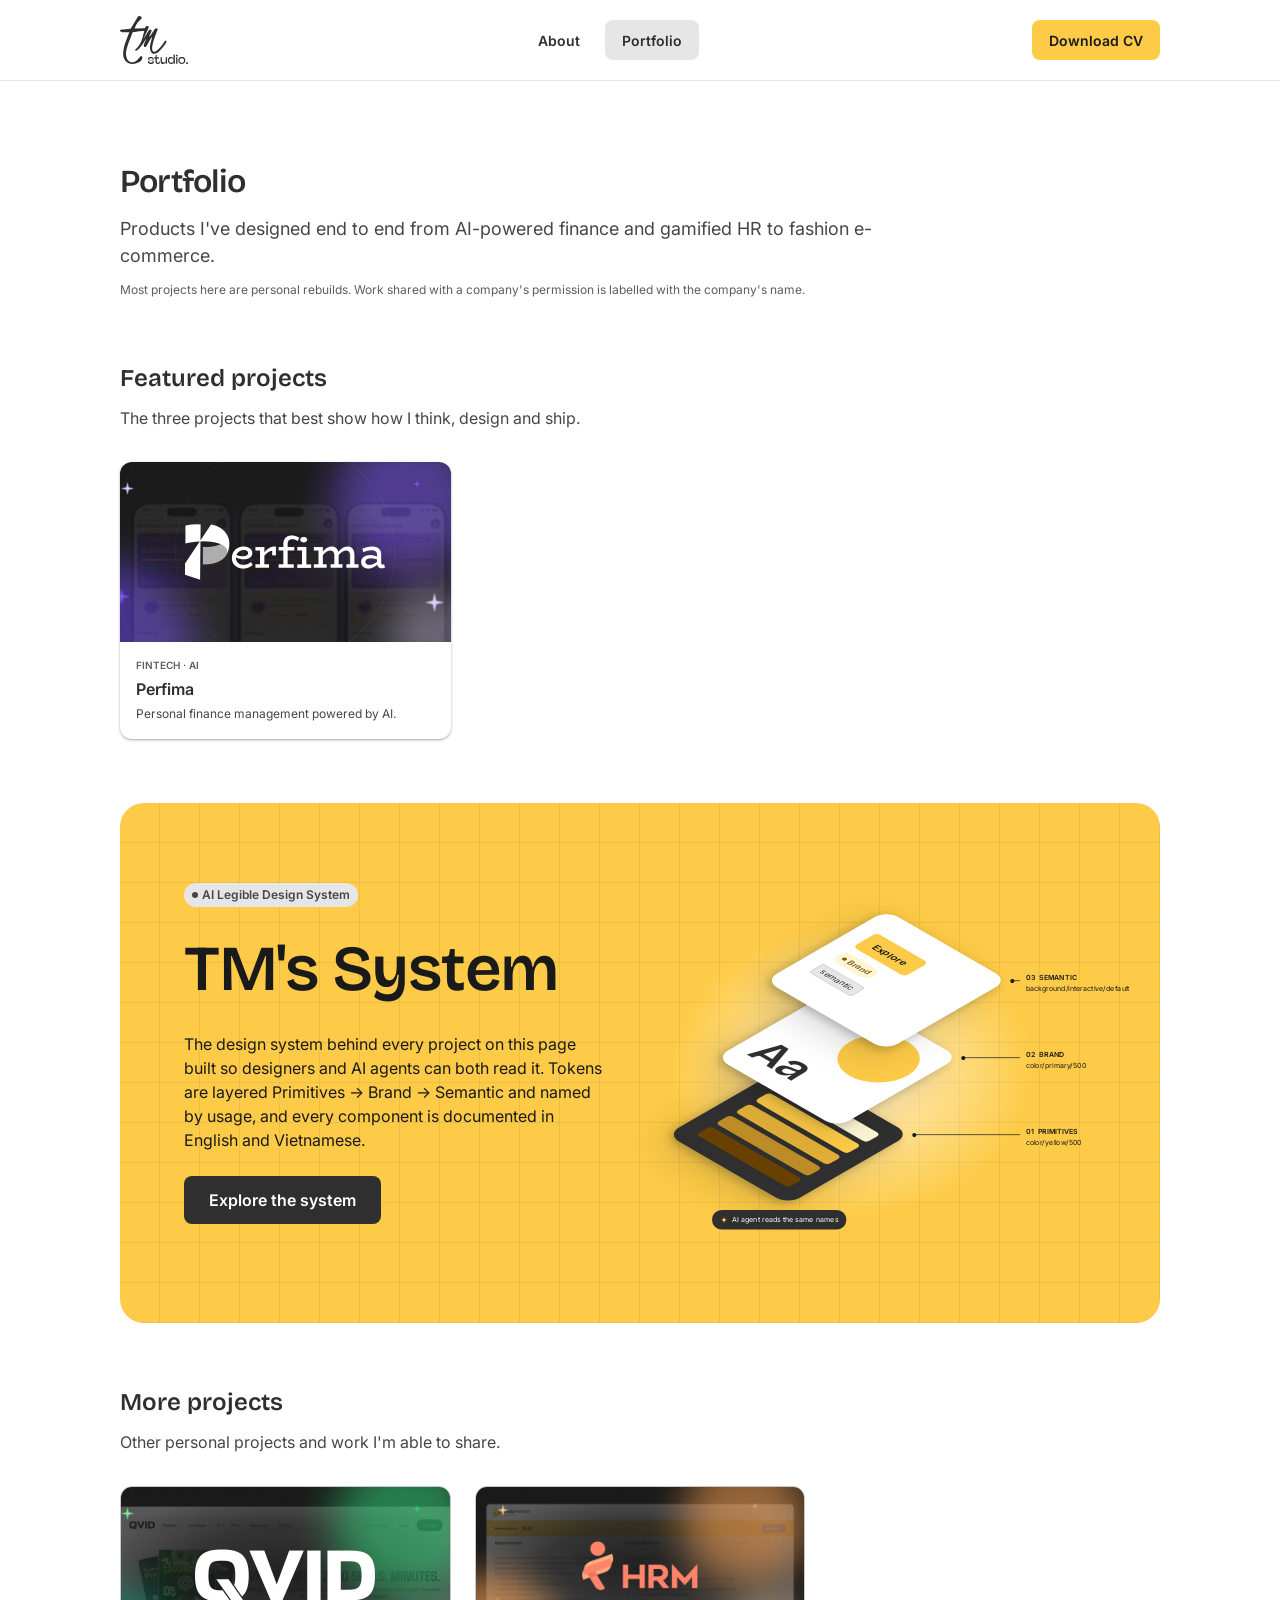
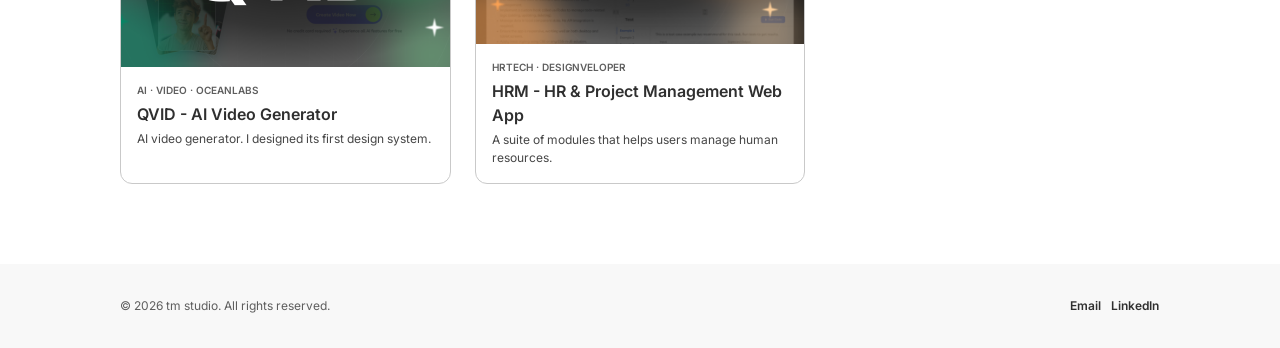
==== portfolio/index.html @ 3e1b4ca7 "Update index.html" ====
<!DOCTYPE html>
<html lang="en">
<head>
  <meta charset="UTF-8">
  <meta name="viewport" content="width=device-width, initial-scale=1">
  <title>Portfolio | Tommiez Nguyen</title>
  <meta name="description" content="Products I've designed end to end, from AI-powered finance and gamified HR to fashion e-commerce.">
  <link rel="icon" href="/assets/img/favicon.svg?v=2" type="image/svg+xml">
  <link rel="apple-touch-icon" href="/assets/img/apple-touch-icon.png?v=1">
  <meta name="apple-mobile-web-app-title" content="Tommiez's Portfolio">
  <link rel="preconnect" href="https://fonts.googleapis.com">
  <link rel="preconnect" href="https://fonts.gstatic.com" crossorigin>
  <link href="https://fonts.googleapis.com/css2?family=Bricolage+Grotesque:opsz,wght@12..96,600&family=Inter:wght@400;600&display=swap" rel="stylesheet">
  <link rel="stylesheet" href="/assets/css/tokens.css">
  <link rel="stylesheet" href="/assets/css/styles.css?v=2">
</head>
<body data-page="portfolio">
  <div id="site-header"></div>

  <main class="portfolio-content">
    <div class="container">

      <!-- Intro -->
      <div class="portfolio-intro">
        <h1 class="heading-1">Portfolio</h1>
        <p class="body-xl text-supporting">Products I've designed end to end from AI-powered finance and gamified HR to fashion e-commerce.</p>
        <p class="body-sm text-hint">Most projects here are personal rebuilds. Work shared with a company's permission is labelled with the company's name.</p>
      </div>

      <!-- Featured projects -->
      <section class="portfolio-group" aria-labelledby="featured-title">
        <div class="section-header">
          <h2 class="heading-2" id="featured-title">Featured projects</h2>
          <p class="body-lg">The three projects that best show how I think, design and ship.</p>
        </div>
        <!-- Perfima project -->
        <div class="project-grid">
          <article class="card card--elevated">
            <div class="card__media"><img src="/assets/img/projects/perfima/perfima-cover.png" alt="Perfima app cover" loading="lazy"></div>
            <div class="card__body">
              <p class="card__eyebrow">Fintech · AI</p>
              <h3 class="card__title"><a class="card__link" href="/portfolio/perfima">Perfima</a></h3>
              <p class="card__desc">Personal finance management powered by AI.</p>
            </div>
          </article>
          <!-- Talos, Axis: thêm card cùng cấu trúc khi sẵn sàng -->
        </div>
      </section>

      <!-- TM's System banner -->
      <section class="tms-banner" aria-labelledby="tms-title">
        <div class="tms-banner__copy">
          <span class="badge"><span class="badge__dot"></span>AI Legible Design System</span>
          <h2 class="display-md" id="tms-title">TM's System</h2>
          <p class="body-lg">The design system behind every project on this page built so designers and AI agents can both read it. Tokens are layered Primitives → Brand → Semantic and named by usage, and every component is documented in English and Vietnamese.</p>
          <a class="btn btn--inverse btn--lg" href="/portfolio/tms-system">Explore the system</a>
        </div>

        <div class="tms-art" aria-hidden="true">
          <div class="tms-art__glow"></div>

          <div class="tms-plane-wrap tms-plane-wrap--1">
            <div class="tms-plane tms-plane--primitives">
              <span class="tms-swatch"></span><span class="tms-swatch"></span><span class="tms-swatch"></span><span class="tms-swatch"></span><span class="tms-swatch"></span>
            </div>
          </div>
          <div class="tms-plane-wrap tms-plane-wrap--2">
            <div class="tms-plane">
              <span class="tms-plane__circle"></span>
              <span class="display-md tms-plane__aa">Aa</span>
            </div>
          </div>
          <div class="tms-plane-wrap tms-plane-wrap--3">
            <div class="tms-plane">
              <div class="tms-plane__components">
                <span class="btn btn--primary">Explore</span>
                <span class="badge badge--brand"><span class="badge__dot"></span>Brand</span>
                <span class="tag">semantic</span>
              </div>
            </div>
          </div>

          <div class="tms-label tms-label--3"><strong>03  SEMANTIC</strong><span>background/interactive/default</span></div>
          <div class="tms-label tms-label--2"><strong>02  BRAND</strong><span>color/primary/500</span></div>
          <div class="tms-label tms-label--1"><strong>01  PRIMITIVES</strong><span>color/yellow/500</span></div>

          <div class="tms-chip"><span>✦</span>AI agent reads the same names</div>
        </div>
      </section>

      <!-- More projects -->
      <section class="portfolio-group" aria-labelledby="more-title">
        <div class="section-header">
          <h2 class="heading-2" id="more-title">More projects</h2>
          <p class="body-lg">Other personal projects and work I'm able to share.</p>
        </div>
        <div class="project-grid">
          <!-- QVID projects -->
          <article class="card card--outline">
            <div class="card__media"><img src="/assets/img/projects/qvid/qvid-cover.png" alt="QVID cover" loading="lazy"></div>
            <div class="card__body">
              <p class="card__eyebrow">AI · Video · OceanLabs</p>
              <h3 class="card__title"><a class="card__link" href="/portfolio/qvid">QVID - AI Video Generator</a></h3>
              <p class="card__desc">AI video generator. I designed its first design system.</p>
            </div>
          </article>
          <!-- HRM projects -->
          <article class="card card--outline">
            <div class="card__media"><img src="/assets/img/projects/hrm/hrm-cover.png" alt="HRM app cover" loading="lazy"></div>
            <div class="card__body">
              <p class="card__eyebrow">HRTech · Designveloper</p>
              <h3 class="card__title"><a class="card__link" href="https://www.behance.net/gallery/153678965/HRM-HR-Project-Management-Web-App" target="_blank" rel="noopener">HRM - HR & Project Management Web App</a></h3>
              <p class="card__desc">A suite of modules that helps users manage human resources.</p>
            </div>
          </article>
        </div>
      </section>

      <!-- Graphic and social: tự hiện khi assets/img/graphics/ có ảnh (main.js → initGallery) -->
      <section class="portfolio-group" id="graphics" aria-labelledby="graphic-title" hidden>
        <div class="section-header">
          <h2 class="heading-2" id="graphic-title">Graphic and social</h2>
          <p class="body-lg">Social posts, key visuals and campaign graphics I've made. Work shared with a brand's permission is labelled with the brand's name.</p>
        </div>

        <div class="gallery" data-gallery data-limit="8">
          <div class="tag-list" role="group" aria-label="Filter graphics" data-filters></div>
          <div class="masonry" data-masonry></div>
          <div class="gallery__actions">
            <button class="btn btn--outline-neutral" type="button" data-show-all hidden>View all graphics</button>
          </div>
        </div>
      </section>

    </div>
  </main>

  <!-- Lightbox -->
  <dialog class="lightbox" id="lightbox" aria-label="Graphic preview">
    <div class="lightbox__stage"><img src="" alt=""></div>
    <div class="lightbox__bar">
      <span class="body-sm" data-caption></span>
      <span class="body-sm" data-counter></span>
      <div class="btn-row">
        <button class="btn btn--ghost" type="button" data-nav="prev" aria-label="Previous slide">‹</button>
        <button class="btn btn--ghost" type="button" data-nav="next" aria-label="Next slide">›</button>
        <button class="btn btn--ghost" type="button" data-close aria-label="Close">✕</button>
      </div>
    </div>
  </dialog>

  <div id="site-footer"></div>
  <script src="/assets/js/main.js?v=2"></script>
</body>
</html>
---- assets/css/tokens.css ----
/* =========================================================
   TM's System — design tokens (Light)
   Lấy từ biến Figma của file "TM · Resume - Portfolio".
   Đổi giá trị ở đây là cả site đổi theo.
   ========================================================= */
:root {
  /* Font */
  --font-family-heading: "Bricolage Grotesque", "Inter", system-ui, sans-serif;
  --font-family-body: "Inter", system-ui, -apple-system, "Segoe UI", sans-serif;
  --font-weight-body: 400;
  --font-weight-emphasis: 600;

  /* Font size */
  --font-size-display-md: 64px;
  --font-size-heading-1: 32px;
  --font-size-heading-2: 24px;
  --font-size-heading-3: 20px;
  --font-size-heading-4: 18px;
  --font-size-body-xl: 18px;
  --font-size-body-lg: 16px;
  --font-size-body-md: 14px;
  --font-size-body-sm: 12px;
  --font-size-body-xs: 10px;
  --letter-spacing-display-md: -1.5px;
  --letter-spacing-heading-1: -1px;

  /* Background */
  --background-canvas: #ffffff;
  --background-surface: #ffffff;
  --background-raised: #ffffff;
  --background-section: #f8f8f8;
  --background-neutral: #e6e6e6;
  --background-inverse: #2f2f2f;
  --background-overlay: rgba(26, 26, 26, 0.48);
  --background-success: #ddffe1;
  --background-brand-subtle: #fef6d3;
  --background-interactive-default: #fdcb47;
  --background-interactive-hover: #e2b038;
  --background-interactive-active: #be8c27;

  /* Text */
  --text-default: #2f2f2f;
  --text-supporting: #464646;
  --text-hint: #5e5e5e;
  --text-inverse: #ffffff;
  --text-on-interactive: #1a1a1a;
  --text-interactive: #805610;
  --text-brand: #805610;
  --text-success: #026b5b;
  --text-link-hover: #684000;

  /* Icon */
  --icon-success: #026b5b;
  --icon-brand: #805610;
  --icon-supporting: #464646;

  /* Border */
  --border-divider: #e6e6e6;
  --border-container: #c9c9c9;
  --border-input: #929292;
  --border-interactive: #9a6d19;
  --border-width-default: 1px;

  /* Radius */
  --radius-indicator: 4px;
  --radius-control: 8px;
  --radius-card: 12px;
  --radius-banner: 24px;
  --radius-pill: 9999px;

  /* Spacing */
  --spacing-icon-gap: 4px;
  --spacing-control-gap: 8px;
  --spacing-paragraph: 12px;
  --spacing-card-padding: 16px;
  --spacing-button-padding-x-md: 16px;
  --spacing-button-padding-x-lg: 24px;
  --spacing-group-gap: 32px;
  --spacing-section-gap: 64px;

  /* Layout */
  --page-max: 1200px;
  --page-margin: 120px;

  /* Shadow */
  --shadow-color-key: rgba(26, 26, 26, 0.24);
  --shadow-color-ambient: rgba(26, 26, 26, 0.16);
  --shadow-card: 0 1px 3px 0 var(--shadow-color-key), 0 1px 2px 0 var(--shadow-color-ambient);
  --shadow-plane: 0 6px 12px 0 var(--shadow-color-key), 0 24px 48px 0 var(--shadow-color-ambient);
}

@media (max-width: 1024px) {
  :root { --page-margin: 40px; }
}

@media (max-width: 640px) {
  :root {
    --page-margin: 20px;
    --font-size-display-md: 44px;
    --font-size-heading-1: 28px;
    --font-size-heading-2: 22px;
    --spacing-section-gap: 48px;
  }
}
---- assets/css/styles.css ----
/* =========================================================
   TM Resume + Portfolio — styles
   1. Base   2. Typography   3. Components   4. Layout
   5. Header / Footer   6. About   7. Portfolio
   ========================================================= */

/* ---------- 1. Base ---------- */
*, *::before, *::after { box-sizing: border-box; }
html { -webkit-text-size-adjust: 100%; scroll-behavior: smooth; }
body {
  margin: 0;
  background: var(--background-canvas);
  color: var(--text-default);
  font-family: var(--font-family-body);
  font-size: var(--font-size-body-md);
  line-height: 1.5;
  -webkit-font-smoothing: antialiased;
}
img { display: block; max-width: 100%; }
a { color: inherit; text-decoration: none; }
p, h1, h2, h3, h4, ul { margin: 0; }
ul { padding: 0; list-style: none; }
button { font: inherit; color: inherit; cursor: pointer; }
:focus-visible { outline: 2px solid var(--border-interactive); outline-offset: 2px; }
[hidden] { display: none !important;}
.sr-only {
  position: absolute; width: 1px; height: 1px; padding: 0; margin: -1px;
  overflow: hidden; clip: rect(0 0 0 0); white-space: nowrap; border: 0;
}

/* ---------- 2. Typography ---------- */
.display-md, .heading-1, .heading-2, .heading-3, .heading-4 {
  font-family: var(--font-family-heading);
  font-weight: 600;
  font-variation-settings: "opsz" 14, "wdth" 100;
  color: var(--text-default);
}
.display-md { font-size: var(--font-size-display-md); line-height: 1.2; letter-spacing: var(--letter-spacing-display-md); }
.heading-1  { font-size: var(--font-size-heading-1); line-height: 1.3; letter-spacing: var(--letter-spacing-heading-1); }
.heading-2  { font-size: var(--font-size-heading-2); line-height: 1.3; }
.heading-3  { font-size: var(--font-size-heading-3); line-height: 1.3; }
.heading-4  { font-size: var(--font-size-heading-4); line-height: 1.3; }

.body-xl { font-size: var(--font-size-body-xl); }
.body-lg { font-size: var(--font-size-body-lg); }
.body-md { font-size: var(--font-size-body-md); }
.body-sm { font-size: var(--font-size-body-sm); }
.body-xs { font-size: var(--font-size-body-xs); }
.emphasis { font-weight: var(--font-weight-emphasis); }

.text-supporting { color: var(--text-supporting); }
.text-hint { color: var(--text-hint); }

/* ---------- 3. Components ---------- */

/* Button — variant: primary | outline | outline-neutral | secondary | ghost | link | inverse ; size: md (40) | lg (48) */
.btn {
  display: inline-flex; align-items: center; justify-content: center;
  gap: var(--spacing-control-gap);
  height: 40px; padding: 0 var(--spacing-button-padding-x-md);
  border: var(--border-width-default) solid transparent;
  border-radius: var(--radius-control);
  background: transparent;
  font-family: var(--font-family-body);
  font-size: var(--font-size-body-md);
  font-weight: var(--font-weight-emphasis);
  line-height: 1.5; white-space: nowrap;
  transition: background-color .15s, border-color .15s, color .15s;
}
.btn--lg { height: 48px; padding: 0 var(--spacing-button-padding-x-lg); font-size: var(--font-size-body-lg); }

.btn--primary { background: var(--background-interactive-default); color: var(--text-on-interactive); }
.btn--primary:hover { background: var(--background-interactive-hover); }
.btn--primary:active { background: var(--background-interactive-active); }

.btn--outline { border-color: var(--border-interactive); color: var(--text-interactive); }
.btn--outline:hover { background: var(--background-brand-subtle); }

.btn--outline-neutral { border-color: var(--border-input); color: var(--text-default); }
.btn--outline-neutral:hover { background: var(--background-section); }

.btn--ghost { color: var(--text-default); }
.btn--ghost:hover { background: var(--background-section); }
.btn--secondary { background: var(--background-neutral); color: var(--text-default); }

.btn--inverse { background: var(--background-inverse); color: var(--text-inverse); }
.btn--inverse:hover { background: #1a1a1a; }

.btn--link {
  height: auto; padding: 0; gap: var(--spacing-icon-gap);
  font-size: var(--font-size-body-sm); color: var(--text-default);
}
.btn--link:hover { text-decoration: underline; }

/* Badge — non-interactive marker */
.badge {
  display: inline-flex; align-items: center; justify-content: center;
  gap: var(--spacing-icon-gap);
  height: 24px; padding: 0 var(--spacing-control-gap);
  border-radius: var(--radius-pill);
  font-size: var(--font-size-body-sm); font-weight: var(--font-weight-emphasis);
  line-height: 1.5; white-space: nowrap;
  background: var(--background-neutral); color: var(--text-supporting);
}
.badge--sm { height: 20px; font-size: var(--font-size-body-xs); }
.badge__dot { width: 6px; height: 6px; border-radius: var(--radius-pill); background: currentColor; }
.badge--success { background: var(--background-success); color: var(--text-success); }
.badge--brand { background: var(--background-brand-subtle); color: var(--text-brand); }

/* Tag */
.tag {
  display: inline-flex; align-items: center;
  height: 24px; padding: 0 var(--spacing-control-gap);
  border: var(--border-width-default) solid var(--border-container);
  border-radius: var(--radius-indicator);
  background: var(--background-neutral); color: var(--text-default);
  font-size: var(--font-size-body-sm); line-height: 1.5; white-space: nowrap;
}
button.tag:hover { background: #dcdcdc; }
.tag[aria-pressed="true"] {
  background: var(--background-inverse); border-color: var(--background-inverse); color: var(--text-inverse);
}
.tag-list { display: flex; flex-wrap: wrap; gap: var(--spacing-control-gap); }

/* Card — vertical, outline | elevated */
.card {
  position: relative; display: flex; flex-direction: column;
  width: 100%; overflow: hidden;
  border-radius: var(--radius-card);
  background: var(--background-surface);
  transition: box-shadow .2s, transform .2s;
}
.card--outline { border: var(--border-width-default) solid var(--border-container); }
.card--elevated { background: var(--background-raised); box-shadow: var(--shadow-card); }
.card:hover { box-shadow: 0 8px 24px var(--shadow-color-ambient); transform: translateY(-2px); }
.card__media { height: 180px; background: var(--background-section); overflow: hidden; }
.card__media img { width: 100%; height: 100%; object-fit: cover; }
.card__body { display: flex; flex-direction: column; gap: var(--spacing-icon-gap); padding: var(--spacing-card-padding); }
.card__eyebrow { font-size: var(--font-size-body-xs); font-weight: var(--font-weight-emphasis); color: var(--text-hint); text-transform: uppercase; }
.card__title { font-size: var(--font-size-body-lg); font-weight: var(--font-weight-emphasis); }
.card__desc { font-size: var(--font-size-body-sm); color: var(--text-supporting); }
/* Cả card bấm được: kéo vùng bấm của link tiêu đề ra toàn card */
.card__link::after { content: ""; position: absolute; inset: 0; }

/* Section header */
.section-header { display: flex; flex-direction: column; gap: var(--spacing-paragraph); max-width: 760px; }
.section-header .body-lg { color: var(--text-supporting); }

/* Resume timeline item — split (desktop) / stacked (mobile) */
.timeline-item {
  display: flex; gap: 48px; padding: 24px 0;
  border-top: 1px solid var(--border-divider);
}
.timeline-item__meta { flex: 0 0 280px; display: flex; flex-direction: column; gap: var(--spacing-icon-gap); }
.timeline-item__period { font-size: var(--font-size-body-sm); color: var(--text-hint); }
.timeline-item__org { font-size: var(--font-size-body-md); font-weight: var(--font-weight-emphasis); }
.timeline-item__body { flex: 1; min-width: 0; display: flex; flex-direction: column; gap: var(--spacing-paragraph); }
.timeline-item__desc, .timeline-item__desc ul { display: flex; flex-direction: column; gap: var(--spacing-paragraph); color: var(--text-supporting); }
.timeline-item__desc li { padding-left: 1em; text-indent: -1em; }
.timeline-item__desc li::before { content: "• "; }

/* ---------- 4. Layout ---------- */
.container {
  width: 100%; max-width: calc(var(--page-max) + var(--page-margin) * 2);
  margin: 0 auto; padding: 0 var(--page-margin);
}
.section { padding: 80px 0; }
.section--alt { background: var(--background-section); }
.section > .container { display: flex; flex-direction: column; gap: var(--spacing-group-gap); }

/* ---------- 5. Header / Footer ---------- */
.site-header {
  position: sticky; top: 0; z-index: 50;
  background: var(--background-canvas);
  border-bottom: 1px solid var(--border-divider);
}
.site-header__inner {
  display: flex; align-items: center; justify-content: space-between;
  padding-top: 16px; padding-bottom: 16px;
}
.site-logo img { height: 48px; width: auto; }
.site-nav { display: flex; gap: var(--spacing-control-gap); }
.site-nav .btn[aria-current="page"] { background: var(--background-neutral); }
.menu-toggle { display: none; width: 40px; padding: 0; }

.site-footer { background: var(--background-section); }
.site-footer__inner {
  display: flex; align-items: center; justify-content: space-between; gap: 16px;
  padding-top: 32px; padding-bottom: 32px;
}
.site-footer__links { display: flex; gap: var(--spacing-control-gap); }

@media (max-width: 640px) {
  .site-header__inner { padding-top: 8px; padding-bottom: 8px; }
  .site-logo img { height: 48px; }
  .site-header .header-cta { display: none; }
  .menu-toggle { display: inline-flex; }
  .site-nav {
    position: absolute; left: 0; right: 0; top: 100%;
    flex-direction: column; gap: var(--spacing-icon-gap);
    padding: 12px var(--page-margin) 20px;
    background: var(--background-canvas);
    border-bottom: 1px solid var(--border-divider);
    box-shadow: 0 12px 24px var(--shadow-color-ambient);
    display: none;
  }
  .site-nav.is-open { display: flex; }
  .site-nav .btn { justify-content: flex-start; }
  .site-nav .nav-cta { display: inline-flex; justify-content: center; margin-top: 8px; }
  .site-footer__inner { flex-direction: column; align-items: flex-start; }
}
@media (min-width: 641px) { .site-nav .nav-cta { display: none; } }

/* ---------- 6. About ---------- */
.hero { padding: 96px 0; }
.hero__inner { display: flex; align-items: center; gap: var(--spacing-section-gap); }
.hero__intro { flex: 1; min-width: 0; display: flex; flex-direction: column; align-items: flex-start; gap: 24px; }
.hero__name { display: flex; flex-direction: column; gap: var(--spacing-paragraph); }
.hero__role { color: var(--text-supporting); }
.hero__summary { color: var(--text-supporting); }
.hero__portrait {
  flex: 0 0 352px; height: 440px;
  border-radius: 16.5px; overflow: hidden; background: var(--background-section);
}
.hero__portrait img { width: 100%; height: 100%; object-fit: cover; object-position: 20% center; }

.btn-row { display: flex; flex-wrap: wrap; gap: var(--spacing-control-gap); }

.skills { display: grid; grid-template-columns: repeat(3, 1fr); gap: 48px; }
.skills__group { display: flex; flex-direction: column; gap: var(--spacing-paragraph); }

.contact { padding: 96px 0; text-align: center; }
.contact .container { display: flex; flex-direction: column; align-items: center; gap: 24px; }
.contact__info { color: var(--text-supporting); }

@media (max-width: 1024px) {
  .hero__inner { gap: 40px; }
  .hero__portrait { flex-basis: 300px; height: 375px; }
  .skills { grid-template-columns: repeat(2, 1fr); gap: 32px; }
}
@media (max-width: 768px) {
  .hero { padding: 48px 0 64px; }
  .hero__inner { flex-direction: column-reverse; align-items: stretch; }
  .hero__portrait { flex: none; width: 100%; height: auto; aspect-ratio: 4 / 5; }
  .timeline-item { flex-direction: column; gap: var(--spacing-paragraph); }
  .timeline-item__meta { flex: none; }
  .skills { grid-template-columns: 1fr; }
  .section { padding: 64px 0; }
}

/* ---------- 7. Portfolio ---------- */
.portfolio-content { padding: 80px 0; }
.portfolio-content > .container { display: flex; flex-direction: column; gap: var(--spacing-section-gap); }
.portfolio-intro { display: flex; flex-direction: column; gap: var(--spacing-paragraph); }
.portfolio-intro p { max-width: 760px; }
.portfolio-group { display: flex; flex-direction: column; gap: var(--spacing-group-gap); }

.project-grid { display: grid; grid-template-columns: repeat(3, minmax(0, 384px)); gap: 24px; }
.project-grid .card--outline { height: 298px; }

/* TM's System banner */
.tms-banner {
  position: relative; height: 520px; overflow: hidden;
  border-radius: var(--radius-banner);
  background-color: var(--background-interactive-default);
  background-image:
    linear-gradient(to right, rgba(26,26,26,.07) 1px, transparent 1px),
    linear-gradient(to bottom, rgba(26,26,26,.07) 1px, transparent 1px);
  background-size: 40px 40px;
  background-position: -1px -1px;
  color: var(--text-on-interactive);
}
.tms-banner__copy {
  position: absolute; left: 64px; top: 80px; z-index: 2;
  display: flex; flex-direction: column; align-items: flex-start; gap: 24px;
}
.tms-banner__copy .display-md { color: var(--text-on-interactive); }
.tms-banner__copy p { width: 420px; max-width: 100%; }

/* Phần minh hoạ: khung 704×520 neo bên phải banner, thu nhỏ theo màn hình */
.tms-art {
  position: absolute; right: 0; top: 0; width: 704px; height: 520px;
  transform-origin: right center;
}
.tms-art__glow {
  position: absolute; left: 4px; top: 60px; width: 520px; height: 420px;
  background: radial-gradient(closest-side, rgba(255,255,255,.75), rgba(255,255,255,0));
  pointer-events: none;
}
.tms-plane-wrap { position: absolute; width: 346px; height: 200px; display: flex; align-items: center; justify-content: center; }
.tms-plane-wrap--1 { left: 0;    top: 262px; }
.tms-plane-wrap--2 { left: 70px; top: 152px; }
.tms-plane-wrap--3 { left: 140px; top: 42px; }
.tms-plane {
  position: relative; flex: none; width: 200px; height: 200px;
  border-radius: 20px; overflow: hidden; box-shadow: var(--shadow-plane);
  transform: rotate(30deg) skewX(-30deg) scaleY(0.87);
  background: var(--background-surface);
}
.tms-plane--primitives { background: var(--background-inverse); }
.tms-swatch { position: absolute; left: 24px; width: 152px; height: 24px; border-radius: 6px; }
.tms-swatch:nth-child(1) { top: 24px;  background: #fef6d3; }
.tms-swatch:nth-child(2) { top: 56px;  background: #fdcb47; }
.tms-swatch:nth-child(3) { top: 88px;  background: #e2b038; }
.tms-swatch:nth-child(4) { top: 120px; background: #be8c27; }
.tms-swatch:nth-child(5) { top: 152px; background: #684000; }
.tms-plane__circle { position: absolute; left: 88px; top: 20px; width: 96px; height: 96px; border-radius: 50%; background: var(--background-interactive-default); }
.tms-plane__aa { position: absolute; left: 20px; top: 112px; }
.tms-plane__components { position: absolute; left: 24px; top: 40px; display: flex; flex-direction: column; align-items: flex-start; gap: 12px; }

.tms-label { position: absolute; left: 512px; width: 150px; display: flex; flex-direction: column; gap: 2px; font-size: var(--font-size-body-xs); line-height: 1.3; }
.tms-label strong { font-weight: var(--font-weight-emphasis); white-space: pre; }
.tms-label::before { /* đường dẫn */
  content: ""; position: absolute; top: 10px; right: calc(100% + 8px);
  width: var(--leader); height: 1px; background: var(--text-on-interactive);
}
.tms-label::after { /* chấm node */
  content: ""; position: absolute; top: 7.5px; right: calc(100% + 5px + var(--leader));
  width: 6px; height: 6px; border-radius: 50%; background: var(--text-on-interactive);
}
.tms-label--3 { top: 132px; --leader: 11px; }
.tms-label--2 { top: 242px; --leader: 81px; }
.tms-label--1 { top: 352px; --leader: 151px; }

.tms-chip {
  position: absolute; left: 64px; top: 470px;
  display: inline-flex; align-items: center; gap: 6px;
  padding: 6px 12px; border-radius: 999px;
  background: var(--background-inverse); color: var(--text-inverse);
  font-size: var(--font-size-body-xs); line-height: 1.3; white-space: nowrap;
}
.tms-chip span { color: var(--background-interactive-default); font-size: var(--font-size-body-sm); font-weight: 600; }

@media (max-width: 1439px) { .tms-art { transform: scale(.82); } }
@media (max-width: 1316px) { .tms-art { transform: scale(.7); } }
@media (max-width: 1232px) { .tms-art { transform: scale(.6); } }
@media (max-width: 1161px) {
  /* Xếp dọc: chữ ở trên, minh hoạ ở dưới */
  .tms-banner { height: auto; padding: 56px 40px 0; display: flex; flex-direction: column; align-items: center; }
  .tms-banner__copy { position: relative; left: auto; top: auto; align-self: stretch; }
  .tms-art { position: relative; flex: none; transform: scale(.8); transform-origin: top center; margin-bottom: -104px; }
}
@media (max-width: 640px) {
  .tms-banner { padding: 32px 20px 0; border-radius: 16px; }
  .tms-art { transform: scale(.5) translateX(110px); margin-bottom: -250px; margin-top: -10px; }
  .tms-label, .tms-chip { display: none; }
}

/* Graphic gallery (masonry) */
.gallery { display: flex; flex-direction: column; gap: 24px; }
.masonry { columns: 4; column-gap: 16px; }
.graphic-tile {
  position: relative; display: flex; flex-direction: column; justify-content: space-between; align-items: flex-start;
  width: 100%; margin: 0 0 16px; padding: var(--spacing-card-padding);
  border: 0; border-radius: var(--radius-card); overflow: hidden;
  background: var(--background-neutral); text-align: left;
  break-inside: avoid;
}
.graphic-tile--square { aspect-ratio: 1 / 1; }
.graphic-tile--portrait { aspect-ratio: 4 / 5; }
.graphic-tile img { position: absolute; inset: 0; width: 100%; height: 100%; object-fit: cover; }
.graphic-tile .badge { position: relative; z-index: 2; }
.graphic-tile__overlay { position: absolute; inset: 0; background: var(--background-overlay); opacity: 0; transition: opacity .2s; }
.graphic-tile__caption {
  position: relative; z-index: 2; display: flex; flex-direction: column; gap: var(--spacing-icon-gap);
  color: var(--text-inverse); opacity: 0; transition: opacity .2s;
}
.graphic-tile:hover .graphic-tile__overlay,
.graphic-tile:hover .graphic-tile__caption,
.graphic-tile:focus-visible .graphic-tile__overlay,
.graphic-tile:focus-visible .graphic-tile__caption { opacity: 1; }
.graphic-tile[hidden] { display: none; }
.gallery__actions { display: flex; justify-content: center; }

/* Lightbox */
.lightbox {
  width: min(92vw, 960px); max-height: 92vh; padding: 0; border: 0;
  border-radius: var(--radius-card); background: var(--background-inverse); color: var(--text-inverse);
}
.lightbox::backdrop { background: rgba(26, 26, 26, .8); }
.lightbox__stage { display: flex; align-items: center; justify-content: center; min-height: 300px; }
.lightbox__stage img { max-height: 80vh; width: auto; object-fit: contain; }
.lightbox__bar { display: flex; align-items: center; justify-content: space-between; gap: 12px; padding: 12px 16px; }
.lightbox__bar .btn { color: var(--text-inverse); }
.lightbox__bar .btn:hover { background: rgba(255,255,255,.1); }

@media (max-width: 1100px) {
  .project-grid { grid-template-columns: repeat(2, minmax(0, 1fr)); }
  .masonry { columns: 3; }
}
@media (max-width: 640px) {
  .portfolio-content { padding: 48px 0; }
  .project-grid { grid-template-columns: 1fr; }
  .project-grid .card--outline { height: auto; }
  .masonry { columns: 2; column-gap: 12px; }
  .graphic-tile { margin-bottom: 12px; }
}
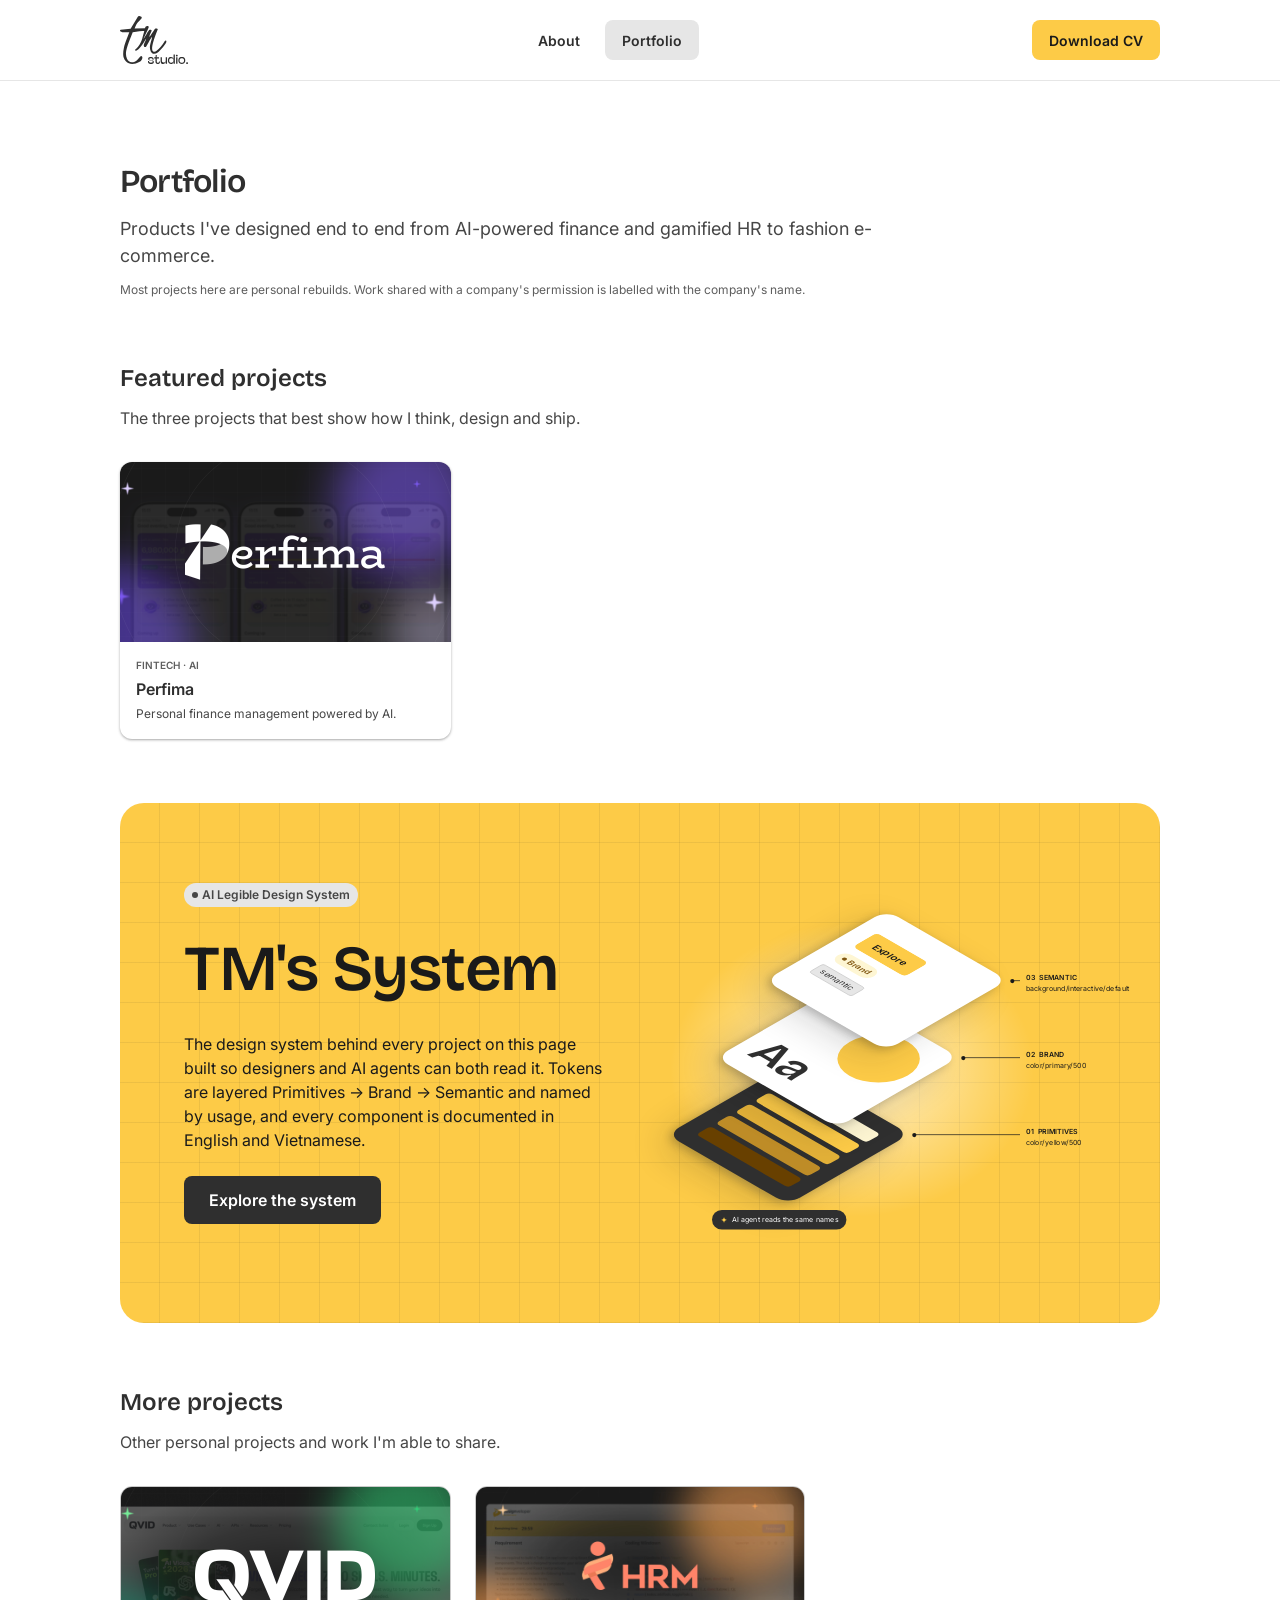
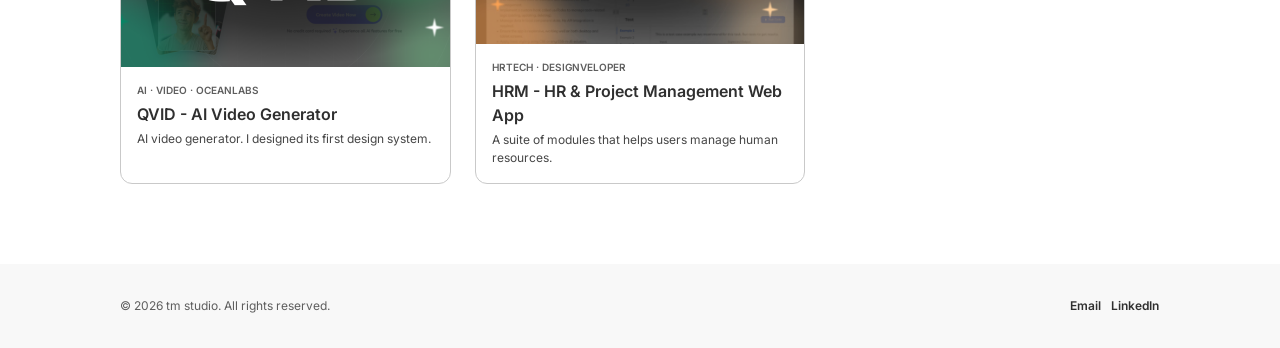
==== commit 36bd5908: "Update index.html" ====
--- a/portfolio/index.html
+++ b/portfolio/index.html
@@ -106,7 +106,7 @@
           </article>
           <!-- HRM projects -->
           <article class="card card--outline">
-            <div class="card__media"><img src="/assets/img/projects/hrm/hrm-cover.png" alt="HRM app cover" loading="lazy"></div>
+            <div class="card__media"><img src="/assets/img/projects/hrm/hrm-cover.webp" alt="HRM app cover" loading="lazy"></div>
             <div class="card__body">
               <p class="card__eyebrow">HRTech · Designveloper</p>
               <h3 class="card__title"><a class="card__link" href="https://www.behance.net/gallery/153678965/HRM-HR-Project-Management-Web-App" target="_blank" rel="noopener">HRM - HR & Project Management Web App</a></h3>
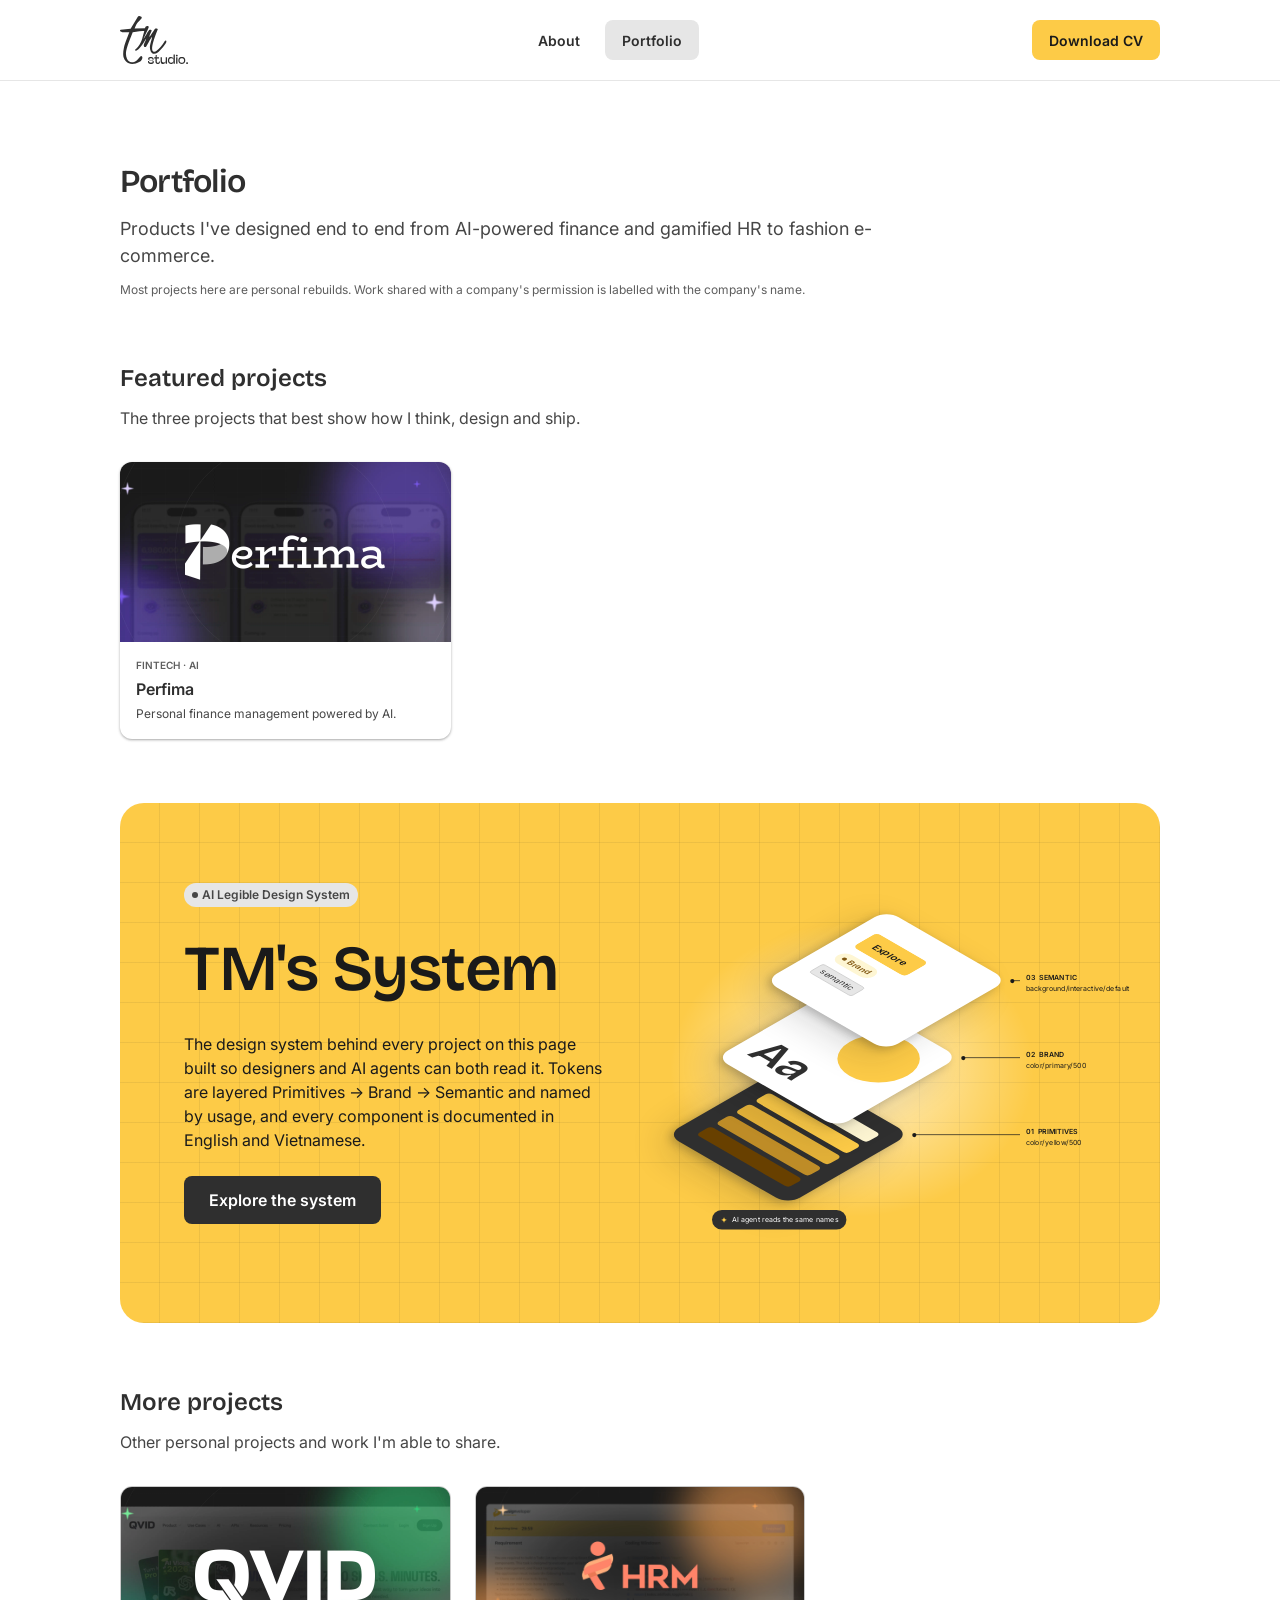
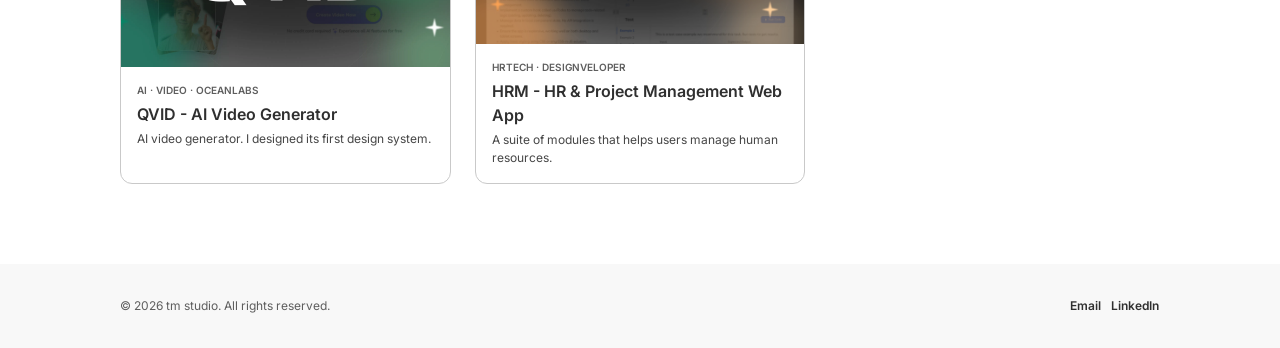
==== commit 7dd57a79: "Update index.html" ====
--- a/portfolio/index.html
+++ b/portfolio/index.html
@@ -36,7 +36,7 @@
         <!-- Perfima project -->
         <div class="project-grid">
           <article class="card card--elevated">
-            <div class="card__media"><img src="/assets/img/projects/perfima/perfima-cover.png" alt="Perfima app cover" loading="lazy"></div>
+            <div class="card__media"><img src="/assets/img/projects/perfima/perfima-cover.webp" alt="Perfima app cover" loading="lazy"></div>
             <div class="card__body">
               <p class="card__eyebrow">Fintech · AI</p>
               <h3 class="card__title"><a class="card__link" href="/portfolio/perfima">Perfima</a></h3>
@@ -97,7 +97,7 @@
         <div class="project-grid">
           <!-- QVID projects -->
           <article class="card card--outline">
-            <div class="card__media"><img src="/assets/img/projects/qvid/qvid-cover.png" alt="QVID cover" loading="lazy"></div>
+            <div class="card__media"><img src="/assets/img/projects/qvid/qvid-cover.webp" alt="QVID cover" loading="lazy"></div>
             <div class="card__body">
               <p class="card__eyebrow">AI · Video · OceanLabs</p>
               <h3 class="card__title"><a class="card__link" href="/portfolio/qvid">QVID - AI Video Generator</a></h3>
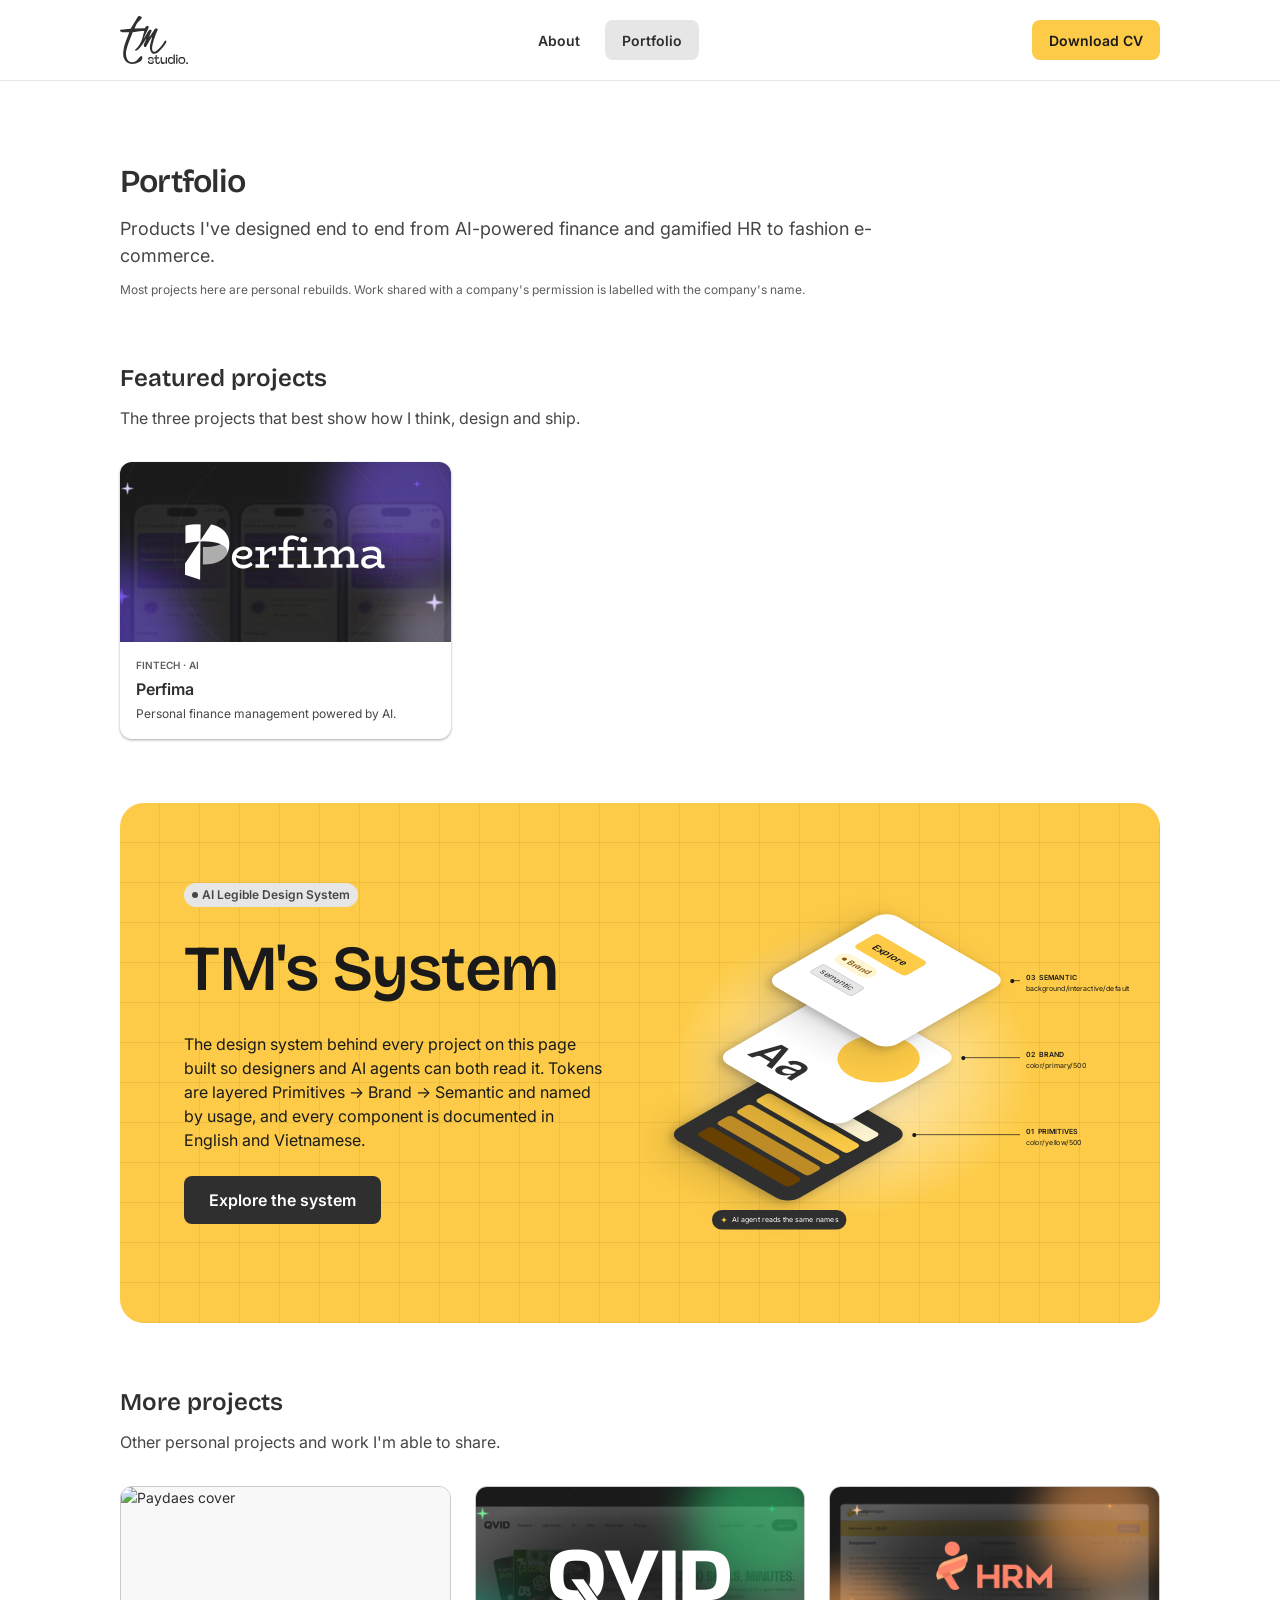
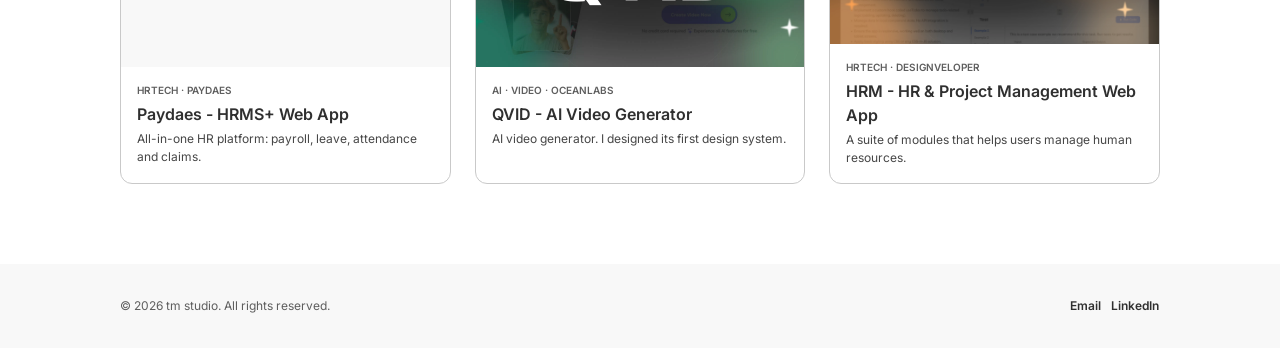
==== commit 47e6eb7a: "Update index.html" ====
--- a/portfolio/index.html
+++ b/portfolio/index.html
@@ -33,18 +33,7 @@
           <h2 class="heading-2" id="featured-title">Featured projects</h2>
           <p class="body-lg">The three projects that best show how I think, design and ship.</p>
         </div>
-        <!-- Perfima project -->
-        <div class="project-grid">
-          <article class="card card--elevated">
-            <div class="card__media"><img src="/assets/img/projects/perfima/perfima-cover.webp" alt="Perfima app cover" loading="lazy"></div>
-            <div class="card__body">
-              <p class="card__eyebrow">Fintech · AI</p>
-              <h3 class="card__title"><a class="card__link" href="/portfolio/perfima">Perfima</a></h3>
-              <p class="card__desc">Personal finance management powered by AI.</p>
-            </div>
-          </article>
-          <!-- Talos, Axis: thêm card cùng cấu trúc khi sẵn sàng -->
-        </div>
+          <div class="project-grid" data-projects="featured"></div>
       </section>
 
       <!-- TM's System banner -->
@@ -94,26 +83,7 @@
           <h2 class="heading-2" id="more-title">More projects</h2>
           <p class="body-lg">Other personal projects and work I'm able to share.</p>
         </div>
-        <div class="project-grid">
-          <!-- QVID projects -->
-          <article class="card card--outline">
-            <div class="card__media"><img src="/assets/img/projects/qvid/qvid-cover.webp" alt="QVID cover" loading="lazy"></div>
-            <div class="card__body">
-              <p class="card__eyebrow">AI · Video · OceanLabs</p>
-              <h3 class="card__title"><a class="card__link" href="/portfolio/qvid">QVID - AI Video Generator</a></h3>
-              <p class="card__desc">AI video generator. I designed its first design system.</p>
-            </div>
-          </article>
-          <!-- HRM projects -->
-          <article class="card card--outline">
-            <div class="card__media"><img src="/assets/img/projects/hrm/hrm-cover.webp" alt="HRM app cover" loading="lazy"></div>
-            <div class="card__body">
-              <p class="card__eyebrow">HRTech · Designveloper</p>
-              <h3 class="card__title"><a class="card__link" href="https://www.behance.net/gallery/153678965/HRM-HR-Project-Management-Web-App" target="_blank" rel="noopener">HRM - HR & Project Management Web App</a></h3>
-              <p class="card__desc">A suite of modules that helps users manage human resources.</p>
-            </div>
-          </article>
-        </div>
+          <div class="project-grid" data-projects="more"></div>
       </section>
 
       <!-- Graphic and social: tự hiện khi assets/img/graphics/ có ảnh (main.js → initGallery) -->
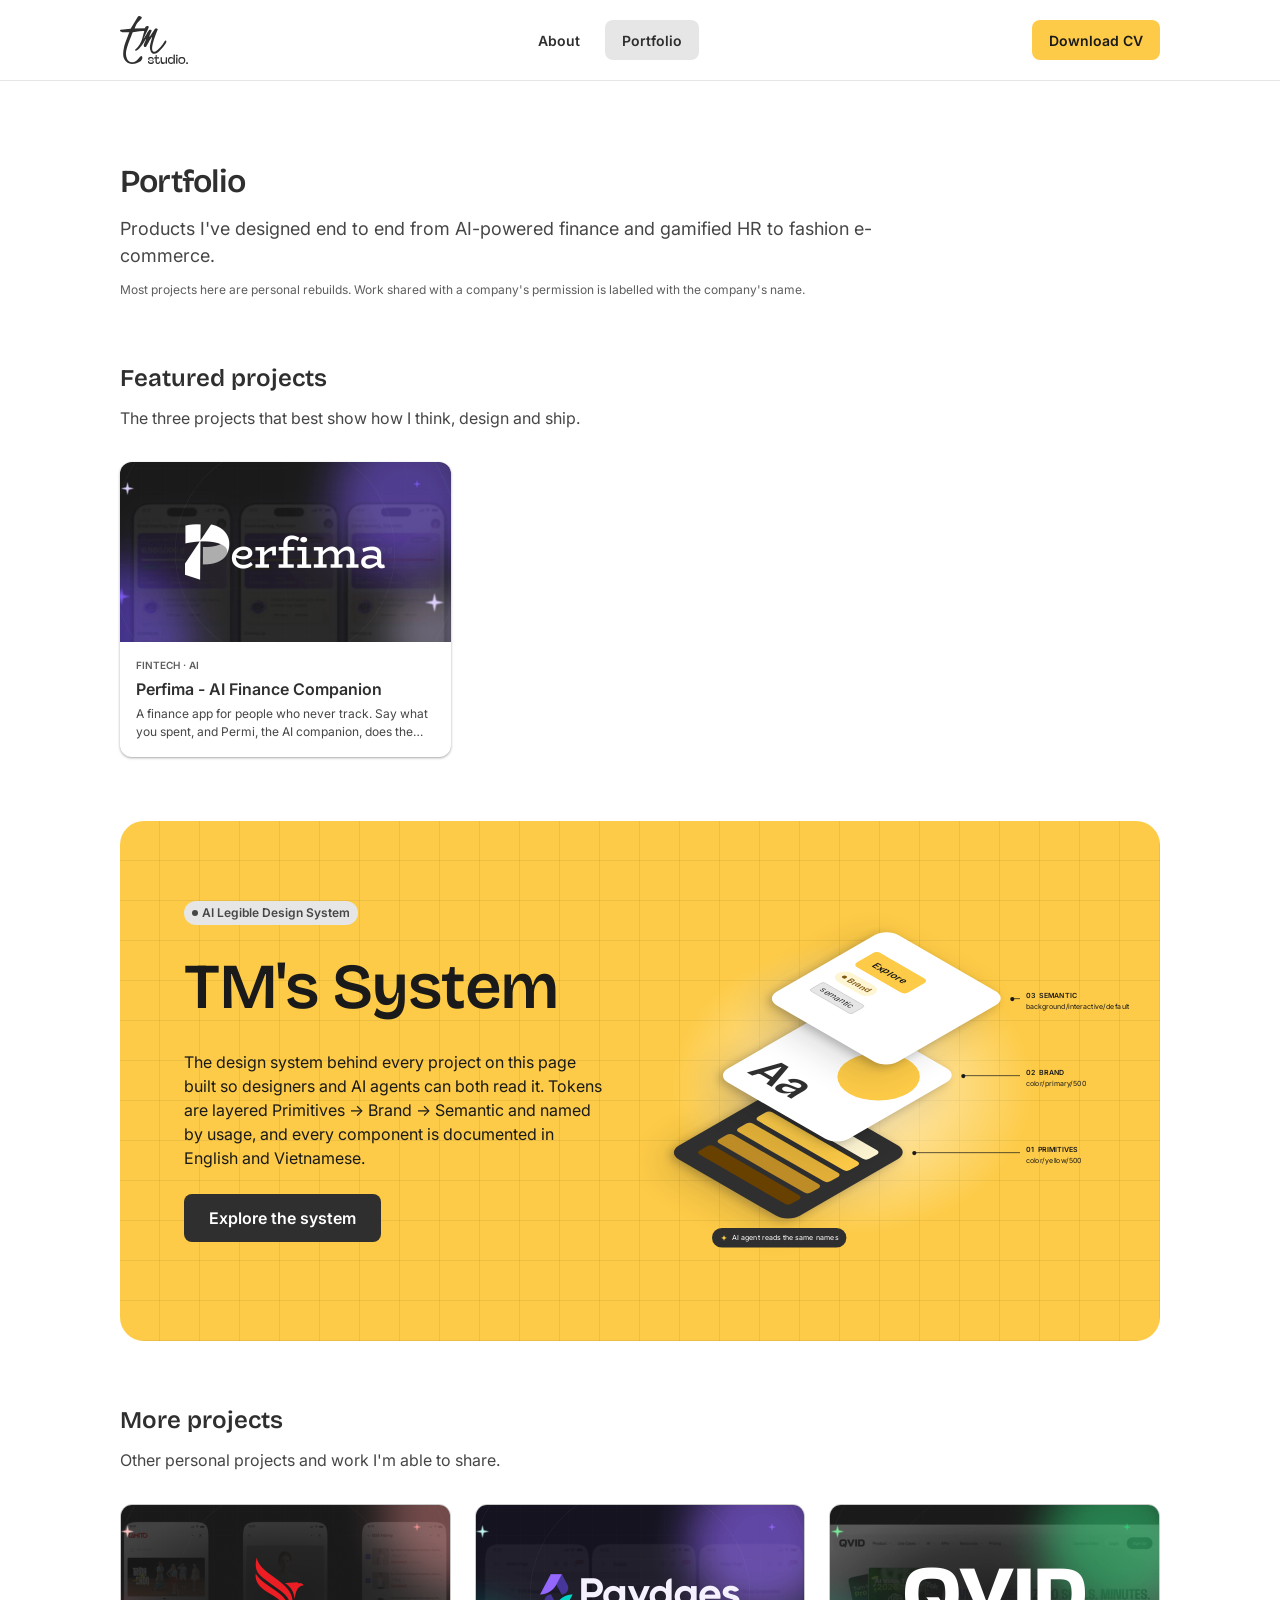
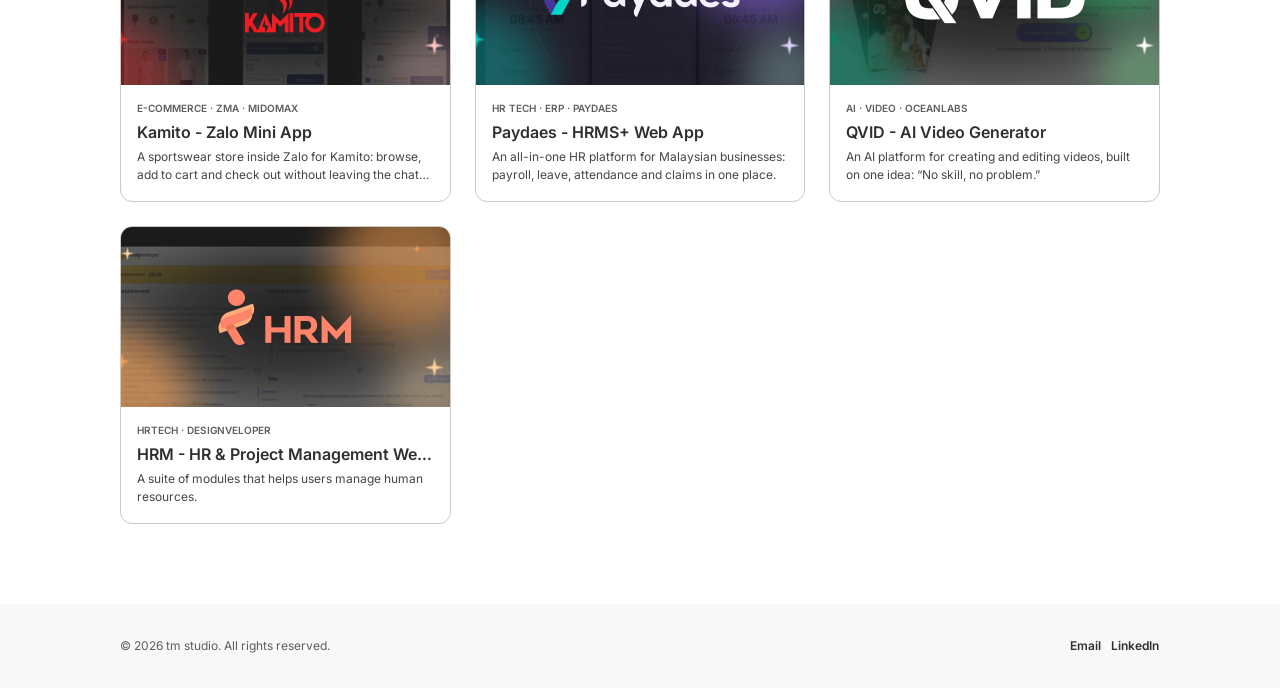
==== commit b8fc69bd: "Update index.html" ====
--- a/portfolio/index.html
+++ b/portfolio/index.html
@@ -3,7 +3,7 @@
 <head>
   <meta charset="UTF-8">
   <meta name="viewport" content="width=device-width, initial-scale=1">
-  <title>Portfolio | Tommiez Nguyen</title>
+  <title>Portfolio | Tommiez's Portfolio</title>
   <meta name="description" content="Products I've designed end to end, from AI-powered finance and gamified HR to fashion e-commerce.">
   <link rel="icon" href="/assets/img/favicon.svg?v=2" type="image/svg+xml">
   <link rel="apple-touch-icon" href="/assets/img/apple-touch-icon.png?v=1">
@@ -12,7 +12,7 @@
   <link rel="preconnect" href="https://fonts.gstatic.com" crossorigin>
   <link href="https://fonts.googleapis.com/css2?family=Bricolage+Grotesque:opsz,wght@12..96,600&family=Inter:wght@400;600&display=swap" rel="stylesheet">
   <link rel="stylesheet" href="/assets/css/tokens.css">
-  <link rel="stylesheet" href="/assets/css/styles.css?v=2">
+  <link rel="stylesheet" href="/assets/css/styles.css?v=3">
 </head>
 <body data-page="portfolio">
   <div id="site-header"></div>
@@ -120,6 +120,6 @@
   </dialog>
 
   <div id="site-footer"></div>
-  <script src="/assets/js/main.js?v=2"></script>
+  <script src="/assets/js/main.js?v=3"></script>
 </body>
 </html>
--- a/assets/css/styles.css
+++ b/assets/css/styles.css
@@ -395,3 +395,48 @@
   .masonry { columns: 2; column-gap: 12px; }
   .graphic-tile { margin-bottom: 12px; }
 }
+
+/* ---------- 8. About: quick link dự án + nút chứng chỉ ---------- */
+.btn--sm { height: 32px; padding: 0 12px; font-size: var(--font-size-body-sm); }
+.btn svg { flex: none; }
+.timeline-item__body > .btn,
+.timeline-item__body > .project-link { align-self: flex-start; }
+
+/* Project Link — thumbnail 128×72 + eyebrow + tên dự án */
+.project-link {
+  display: flex; align-items: center;
+  width: 480px; max-width: 100%; padding: 4px;
+  border-radius: var(--radius-card);
+  background: var(--background-section);
+  transition: background-color .15s;
+}
+.project-link:hover { background: var(--background-neutral); }
+.project-link__thumb {
+  flex: 0 0 128px; width: 128px; height: 72px;
+  border-radius: var(--radius-control); object-fit: cover;
+}
+.project-link__text {
+  flex: 1; min-width: 0; padding: 8px 16px;
+  display: flex; flex-direction: column; justify-content: center;
+  line-height: 1.5;
+}
+.project-link__eyebrow { overflow: hidden; white-space: nowrap; text-overflow: ellipsis; }
+.project-link__title {
+  overflow: hidden;
+  display: -webkit-box; -webkit-box-orient: vertical;
+  -webkit-line-clamp: 2; line-clamp: 2;
+}
+.project-link__eyebrow { font-size: var(--font-size-body-sm); color: var(--text-hint); }
+.project-link__title { font-size: var(--font-size-body-md); font-weight: var(--font-weight-emphasis); color: var(--text-default); }
+/* ---------- 9. Giới hạn số dòng của card ---------- */
+/* Tag + title: 1 dòng (card main + next project) */
+.card__eyebrow,
+.card__title { overflow: hidden; white-space: nowrap; text-overflow: ellipsis; }
+/* Description: 2 dòng (card main) */
+.card__desc {
+  overflow: hidden;
+  display: -webkit-box; -webkit-box-orient: vertical;
+  -webkit-line-clamp: 2; line-clamp: 2;
+}
+/* Description: 1 dòng (card next project) */
+.card--horizontal .card__desc { -webkit-line-clamp: 1; line-clamp: 1; }
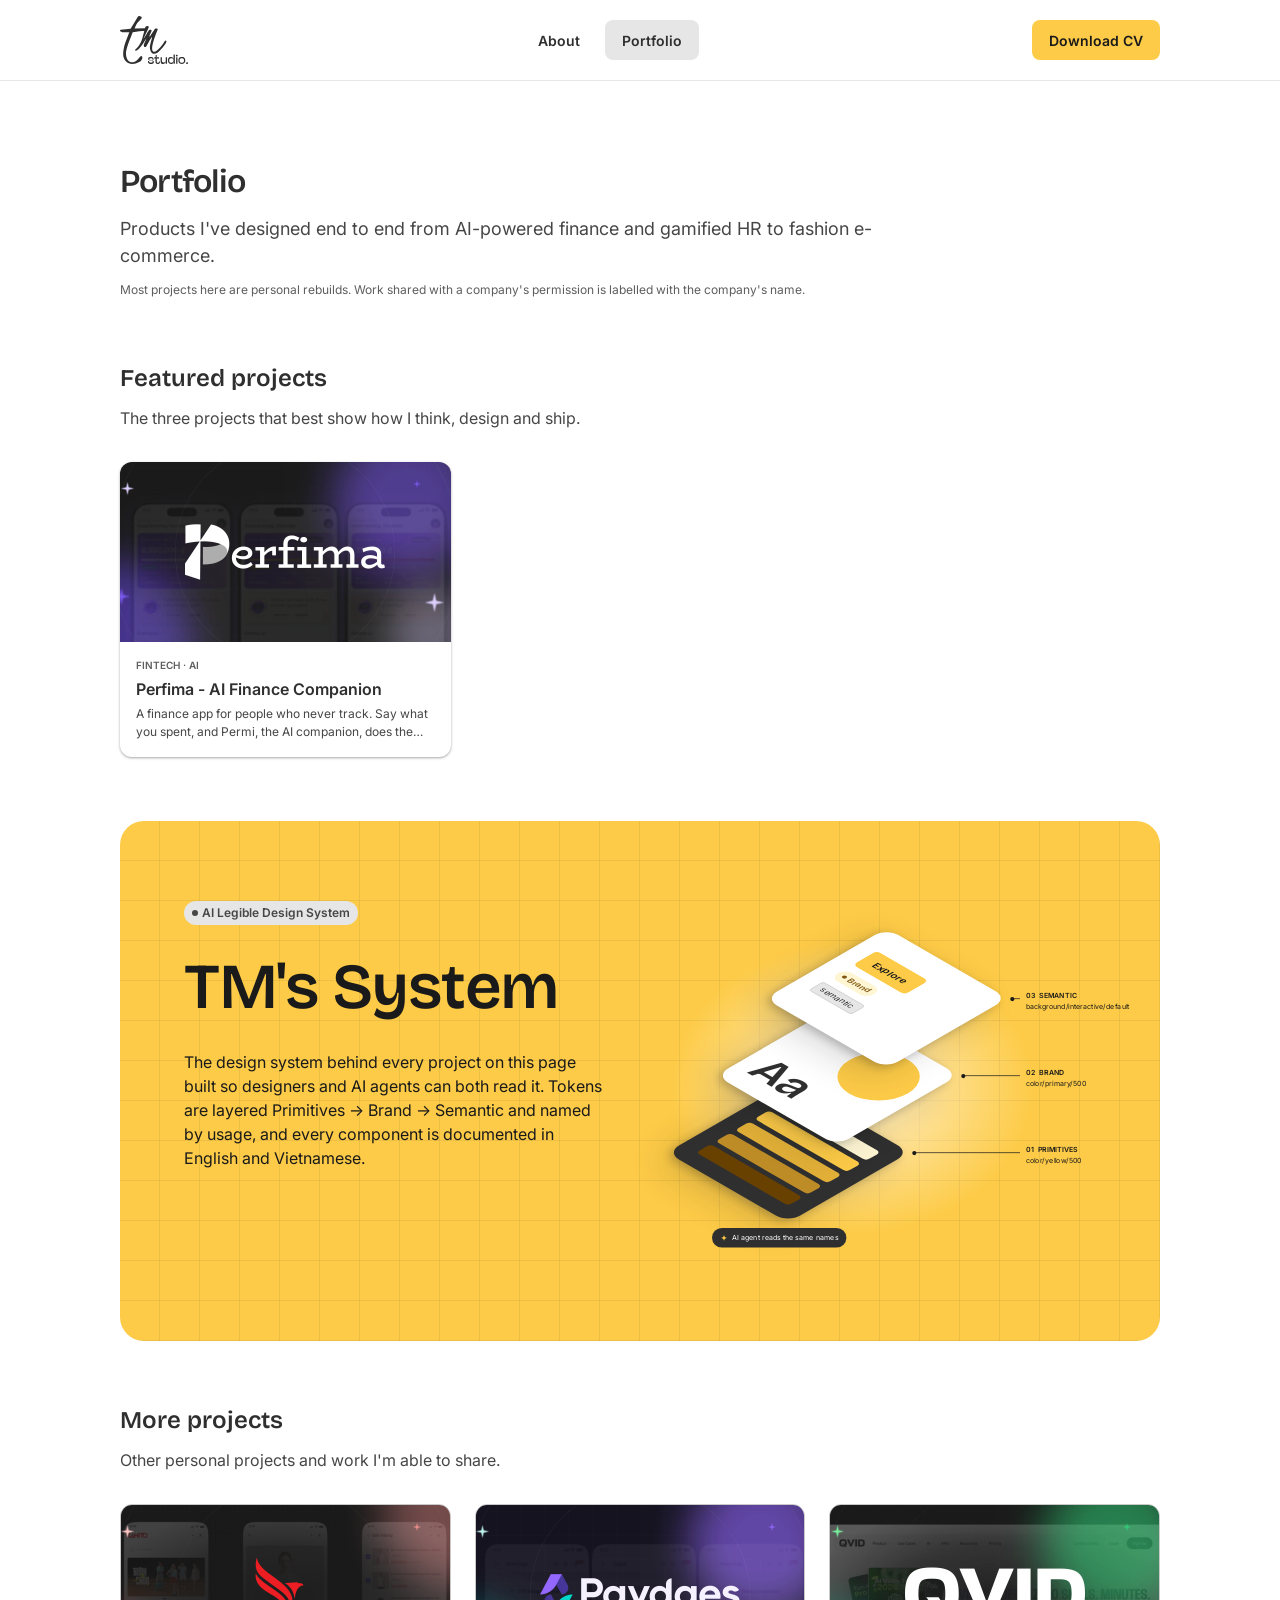
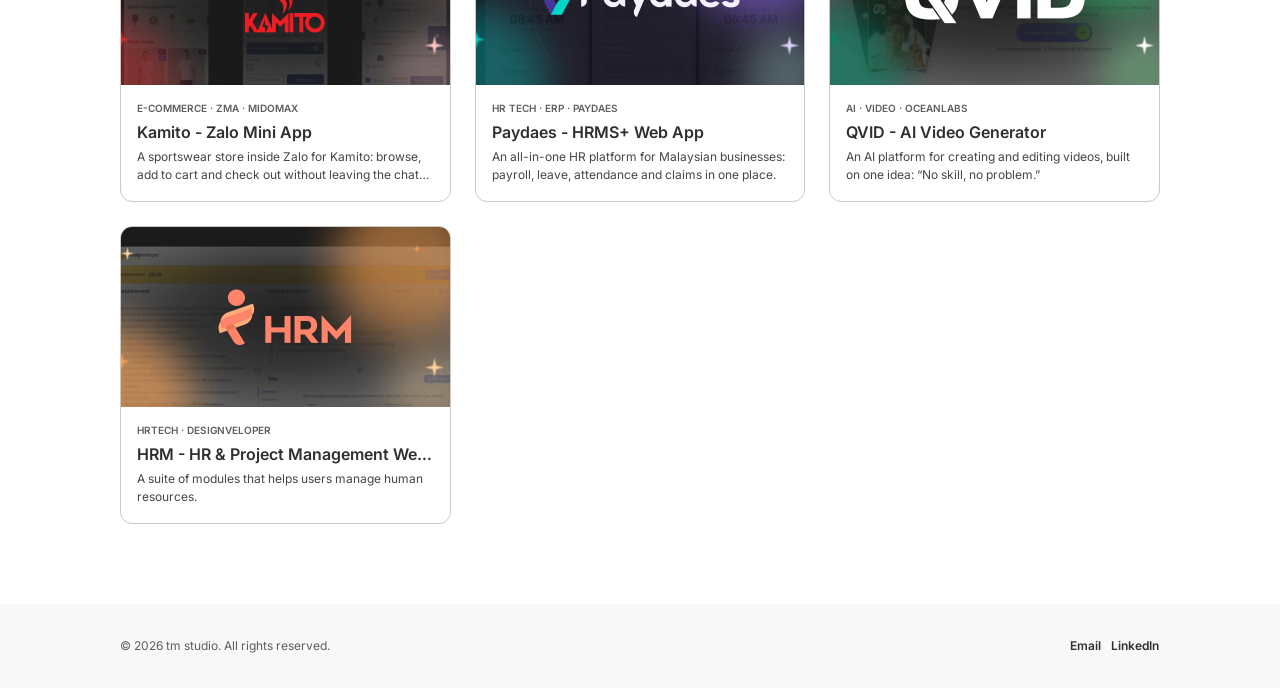
==== commit e7e8be0b: "Update index.html" ====
--- a/portfolio/index.html
+++ b/portfolio/index.html
@@ -42,7 +42,7 @@
           <span class="badge"><span class="badge__dot"></span>AI Legible Design System</span>
           <h2 class="display-md" id="tms-title">TM's System</h2>
           <p class="body-lg">The design system behind every project on this page built so designers and AI agents can both read it. Tokens are layered Primitives → Brand → Semantic and named by usage, and every component is documented in English and Vietnamese.</p>
-          <a class="btn btn--inverse btn--lg" href="/portfolio/tms-system">Explore the system</a>
+          <!-- <a class="btn btn--inverse btn--lg" href="/portfolio/tms-system">Explore the system</a> -->
         </div>
 
         <div class="tms-art" aria-hidden="true">
